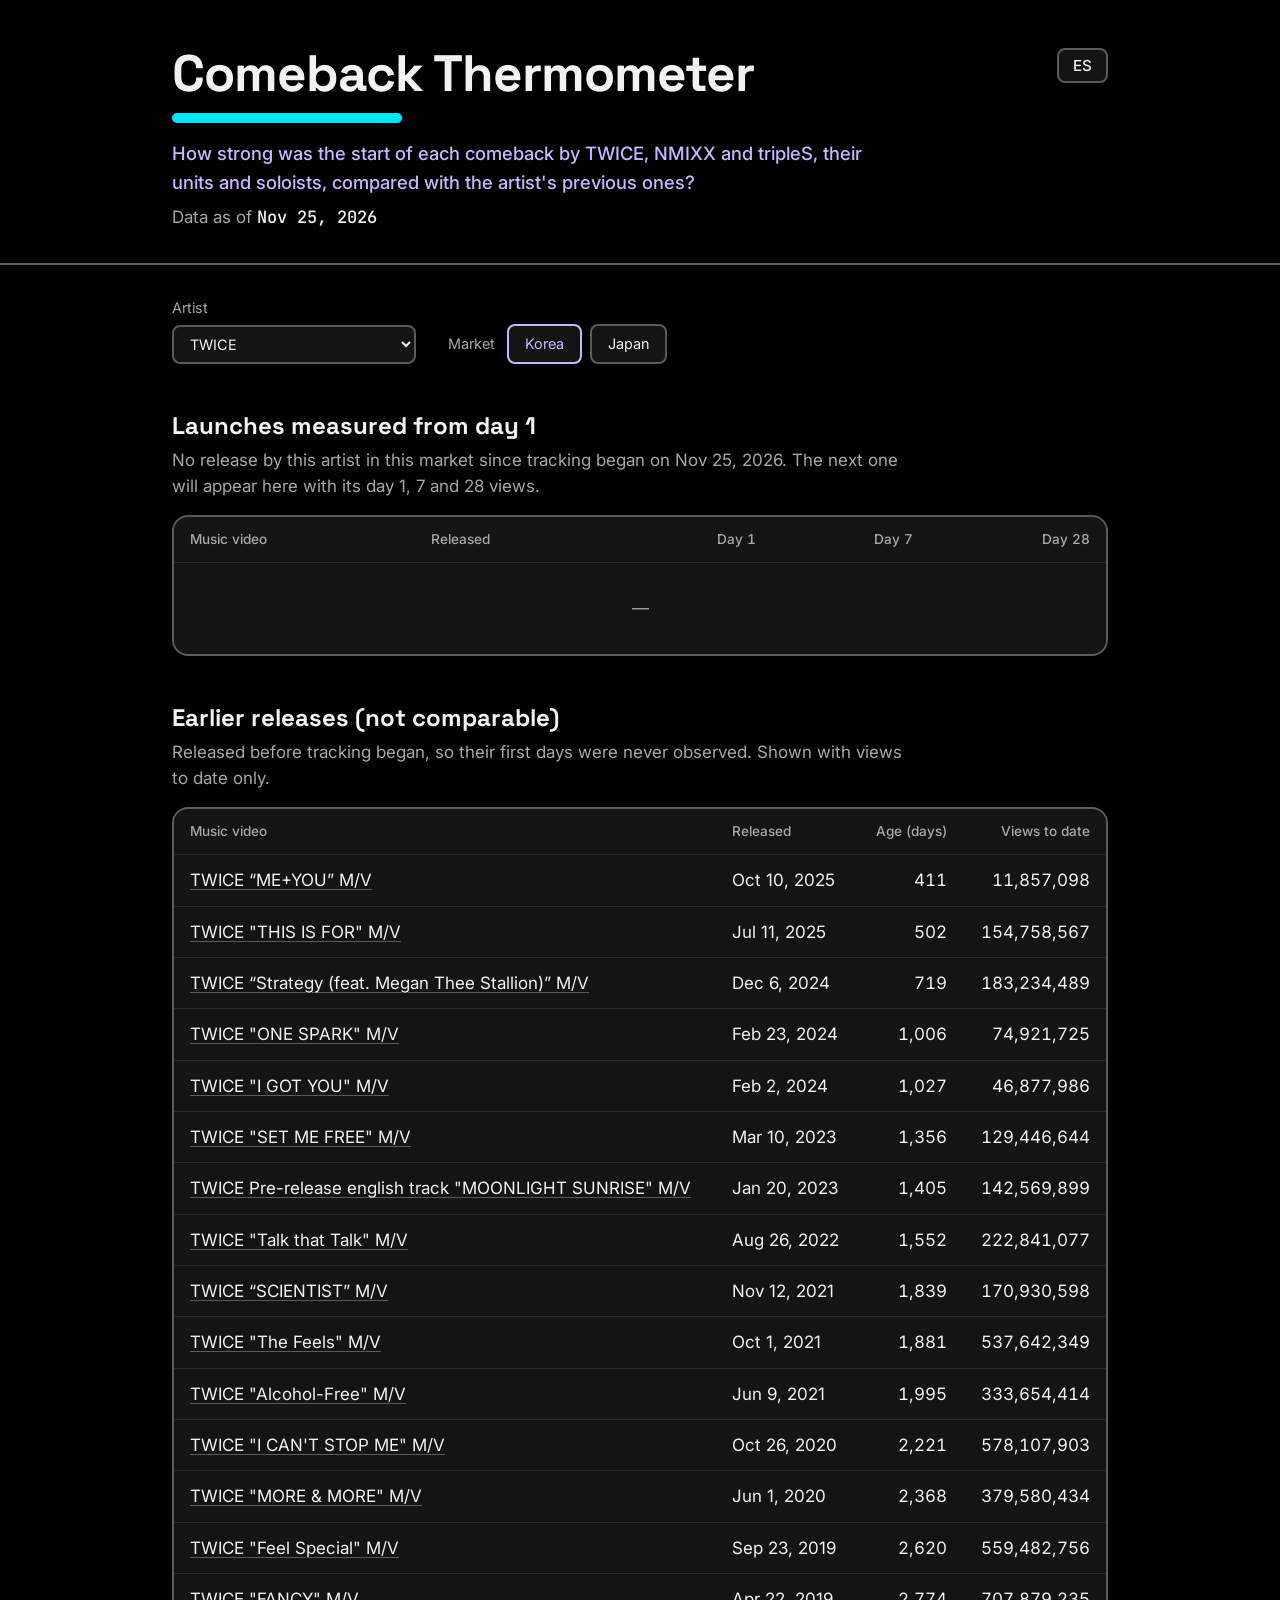
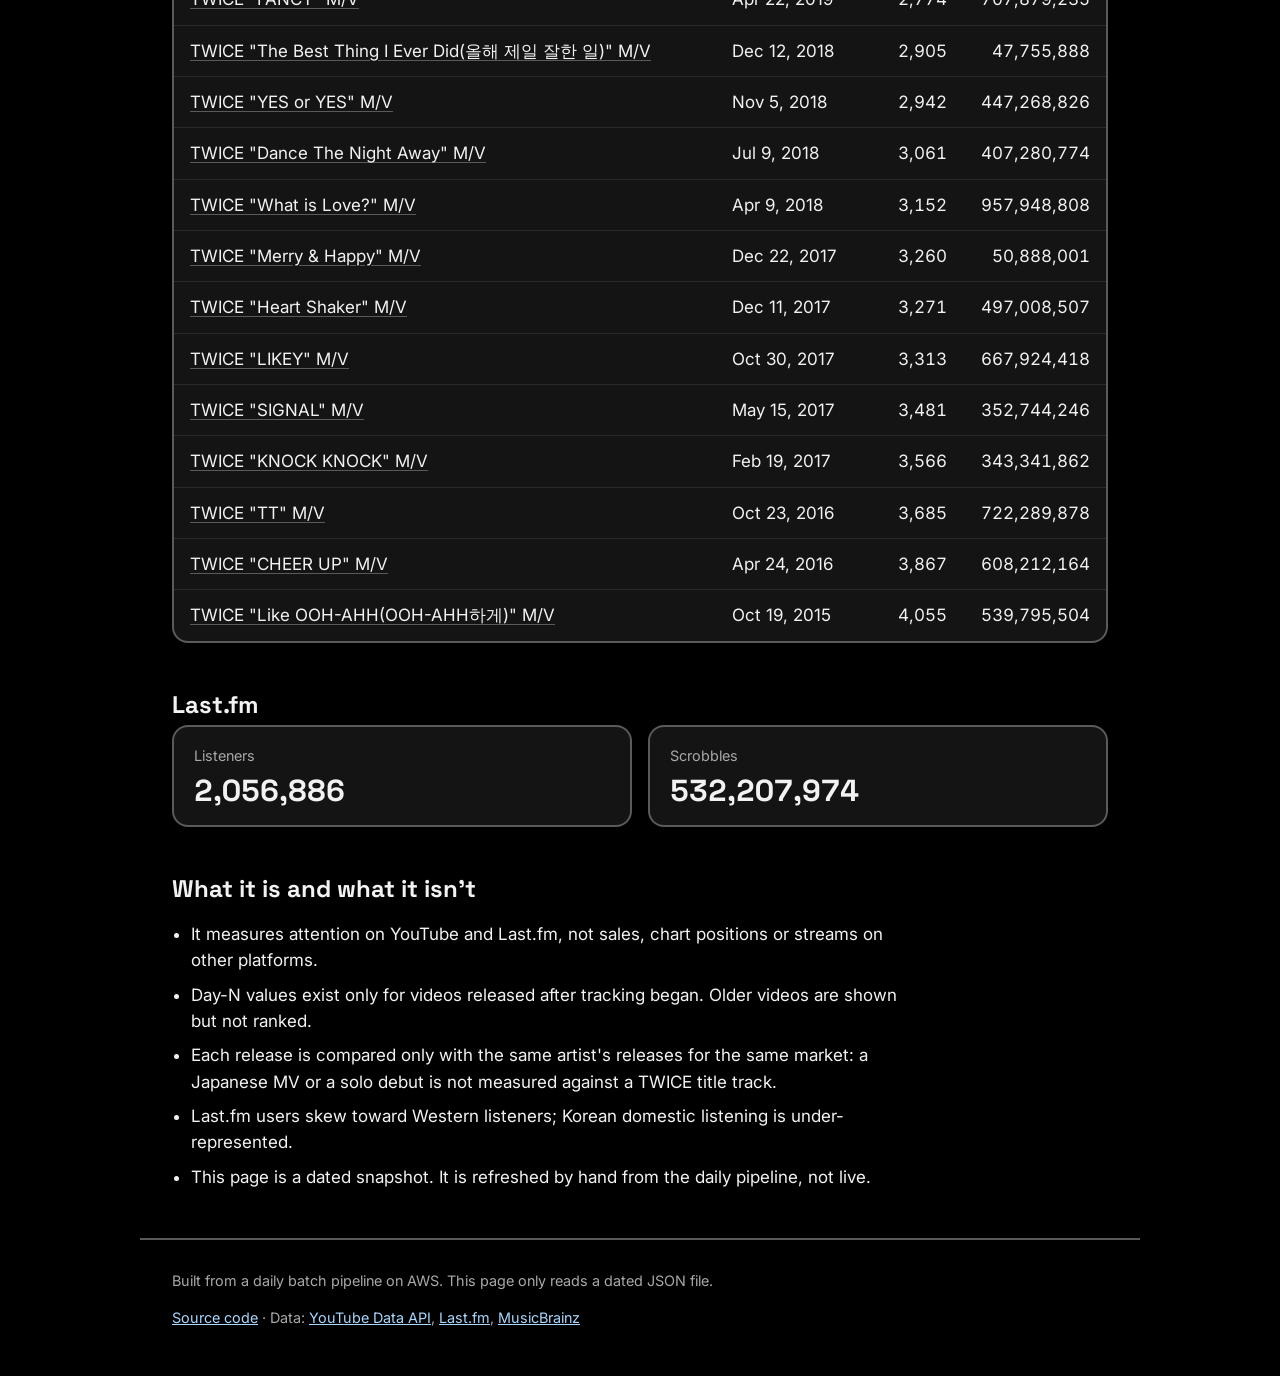
==== site/index.html @ b9195d92 "Add phase 3: dated export and bilingual static site - export_site Lambda runs after the gold build. " ====
<!doctype html>
<html lang="en">
<head>
  <meta charset="utf-8">
  <meta name="viewport" content="width=device-width, initial-scale=1">
  <title>Comeback Thermometer</title>
  <meta name="description" content="How strong was the start of each TWICE, NMIXX and tripleS comeback, compared with the artist's previous ones?">
  <link rel="preconnect" href="https://fonts.googleapis.com">
  <link rel="preconnect" href="https://fonts.gstatic.com" crossorigin>
  <link rel="stylesheet" href="https://fonts.googleapis.com/css2?family=Space+Grotesk:wght@700&family=Inter:wght@400;500&family=JetBrains+Mono:wght@500&display=swap">
  <link rel="stylesheet" href="style.css">
</head>
<body>
  <header class="top">
    <div class="wrap">
      <div class="title-row">
        <h1 data-i18n="title">Comeback Thermometer</h1>
        <button id="lang" type="button" class="lang" aria-label="Español">ES</button>
      </div>
      <p class="question" data-i18n="question"></p>
      <p class="asof"><span data-i18n="asof"></span> <strong id="snapshot-date">…</strong></p>
    </div>
  </header>

  <main class="wrap">
    <section class="controls" aria-label="Filters">
      <label>
        <span data-i18n="artist"></span>
        <select id="artist"></select>
      </label>
      <div class="market" role="radiogroup" aria-labelledby="market-label">
        <span id="market-label" data-i18n="market"></span>
        <button type="button" role="radio" data-market="kr" aria-checked="true" data-i18n="kr"></button>
        <button type="button" role="radio" data-market="jp" aria-checked="false" data-i18n="jp"></button>
      </div>
    </section>

    <section aria-labelledby="ranked-title">
      <h2 id="ranked-title" data-i18n="ranked_title"></h2>
      <p class="note" id="ranked-note"></p>
      <div class="table-wrap">
        <table id="ranked">
          <thead>
            <tr>
              <th scope="col" data-i18n="col_mv"></th>
              <th scope="col" data-i18n="col_released"></th>
              <th scope="col" class="num" data-i18n="col_d1"></th>
              <th scope="col" class="num" data-i18n="col_d7"></th>
              <th scope="col" class="num" data-i18n="col_d28"></th>
            </tr>
          </thead>
          <tbody></tbody>
        </table>
      </div>
    </section>

    <section aria-labelledby="earlier-title">
      <h2 id="earlier-title" data-i18n="earlier_title"></h2>
      <p class="note" data-i18n="earlier_note"></p>
      <div class="table-wrap">
        <table id="earlier">
          <thead>
            <tr>
              <th scope="col" data-i18n="col_mv"></th>
              <th scope="col" data-i18n="col_released"></th>
              <th scope="col" class="num" data-i18n="col_age"></th>
              <th scope="col" class="num" data-i18n="col_views"></th>
            </tr>
          </thead>
          <tbody></tbody>
        </table>
      </div>
    </section>

    <section aria-labelledby="lastfm-title" id="lastfm-section">
      <h2 id="lastfm-title" data-i18n="lastfm_title"></h2>
      <dl class="stats" id="lastfm"></dl>
    </section>

    <section aria-labelledby="scope-title" class="scope">
      <h2 id="scope-title" data-i18n="scope_title"></h2>
      <ul id="scope"></ul>
    </section>
  </main>

  <footer class="wrap foot">
    <p data-i18n="footer_data"></p>
    <p>
      <a href="https://github.com/dataengileb/kpop-comeback-thermometer" data-i18n="footer_repo"></a> ·
      <span data-i18n="footer_sources"></span>
      <a href="https://developers.google.com/youtube/v3">YouTube Data API</a>,
      <a href="https://www.last.fm/api">Last.fm</a>,
      <a href="https://musicbrainz.org/">MusicBrainz</a>
    </p>
  </footer>

  <script src="app.js"></script>
</body>
</html>
---- site/style.css ----
/* "Neón sobre Negro" design system: pure black, soft white ink, pastels to organise,
   one neon for what matters. Tokens are copied as-is; type sizes are scaled for screens. */
:root {
  --bg: #000000;
  --surface-raised: #141414;
  --line: #5a5a5a;
  --ink: #f2f2f2;
  --ink-muted: #a8a8a8;
  --pastel-lavanda: #c9b8ff;
  --pastel-menta: #b5f2d0;
  --pastel-durazno: #ffc9a8;
  --pastel-cielo: #a8d8ff;
  --neon-cian: #00e5ff;
  --neon-lima: #b6ff3b;
  --neon-rosa: #ff4fb0;
  --font-display: "Space Grotesk", "Segoe UI", system-ui, sans-serif;
  --font-sans: "Inter", "Segoe UI", system-ui, sans-serif;
  --font-mono: "JetBrains Mono", Consolas, monospace;
  --space-2: 16px;
  --space-4: 32px;
  --space-6: 48px;
  --radius-sm: 8px;
  --radius-md: 16px;
  color-scheme: dark;
}

* { box-sizing: border-box; }

body {
  margin: 0;
  background: var(--bg);
  color: var(--ink);
  font: 400 17px/1.55 var(--font-sans);
}

a { color: var(--pastel-cielo); }
a:focus-visible, button:focus-visible, select:focus-visible { outline: 2px solid var(--neon-cian); outline-offset: 3px; }

.wrap { max-width: 1000px; margin: 0 auto; padding: 0 var(--space-4); }

/* Header: title with the one neon highlighter bar; the snapshot date is the key fact. */
.top { padding: var(--space-6) 0 var(--space-4); border-bottom: 2px solid var(--line); }
.title-row { display: flex; align-items: flex-start; justify-content: space-between; gap: var(--space-2); }
h1 {
  margin: 0; font: 700 clamp(2rem, 5vw, 3.2rem)/1 var(--font-display); letter-spacing: -0.02em;
}
h1::after {
  content: ""; display: block; width: 4.5em; height: 10px; margin-top: 14px;
  background: var(--neon-cian); border-radius: var(--radius-sm);
}
.question { margin: var(--space-2) 0 8px; max-width: 44rem; font-size: 1.15rem; font-weight: 500; color: var(--pastel-lavanda); }
.asof { margin: 0; color: var(--ink-muted); }
.asof strong { color: var(--ink); font-family: var(--font-mono); font-weight: 500; }

.lang {
  background: var(--surface-raised); color: var(--ink); border: 2px solid var(--line);
  border-radius: var(--radius-sm); padding: 6px 14px; font: 500 0.95rem var(--font-sans); cursor: pointer;
}
.lang:hover { border-color: var(--pastel-lavanda); }

/* Filters */
.controls { display: flex; flex-wrap: wrap; gap: var(--space-2) var(--space-4); align-items: end; margin: var(--space-4) 0 0; }
.controls label { display: grid; gap: 6px; color: var(--ink-muted); font-size: 0.9rem; }
select {
  background: var(--surface-raised); color: var(--ink); border: 2px solid var(--line);
  border-radius: var(--radius-sm); padding: 8px 12px; font: inherit; min-width: 240px;
}
.market { display: flex; align-items: center; gap: 8px; color: var(--ink-muted); font-size: 0.9rem; }
.market span { margin-right: 4px; }
.market button {
  background: var(--surface-raised); color: var(--ink); border: 2px solid var(--line);
  border-radius: var(--radius-sm); padding: 7px 16px; font: inherit; cursor: pointer;
}
.market button[aria-checked="true"] { border-color: var(--pastel-lavanda); color: var(--pastel-lavanda); }
.market button:disabled { opacity: 0.4; cursor: not-allowed; }

/* Sections and tables */
h2 { font: 700 1.5rem/1.2 var(--font-display); margin: var(--space-6) 0 6px; }
.note { color: var(--ink-muted); margin: 0 0 var(--space-2); max-width: 46rem; }

.table-wrap { overflow-x: auto; border: 2px solid var(--line); border-radius: var(--radius-md); background: var(--surface-raised); }
table { width: 100%; border-collapse: collapse; }
th, td { padding: 12px 16px; text-align: left; border-bottom: 1px solid #2a2a2a; vertical-align: top; }
th { color: var(--ink-muted); font-weight: 500; font-size: 0.85rem; }
tbody tr:last-child td { border-bottom: 0; }
.num { text-align: right; font-variant-numeric: tabular-nums; white-space: nowrap; }
td.empty { color: var(--ink-muted); text-align: center; padding: var(--space-4); }
td a { color: var(--ink); text-decoration-color: var(--line); text-underline-offset: 3px; }
td a:hover { color: var(--pastel-cielo); }
.rank { display: block; font-size: 0.82rem; color: var(--pastel-lavanda); }
.rank-first { color: var(--neon-lima); }
.dup { display: block; color: var(--ink-muted); font-size: 0.82rem; }

/* Last.fm cards */
.stats { display: grid; grid-template-columns: repeat(auto-fit, minmax(220px, 1fr)); gap: var(--space-2); margin: 0; }
.stats div { background: var(--surface-raised); border: 2px solid var(--line); border-radius: var(--radius-md); padding: 18px 20px; }
.stats dt { color: var(--ink-muted); font-size: 0.9rem; }
.stats dd { margin: 6px 0 0; font: 700 1.9rem/1.1 var(--font-display); font-variant-numeric: tabular-nums; }
.stats small { display: block; margin-top: 4px; color: var(--pastel-menta); font: 400 0.85rem var(--font-sans); }

.scope ul { padding-left: 1.2rem; max-width: 46rem; }
.scope li { margin: 8px 0; }

.foot { border-top: 2px solid var(--line); margin-top: var(--space-6); padding-top: var(--space-2); padding-bottom: var(--space-4); color: var(--ink-muted); font-size: 0.9rem; }

@media (max-width: 600px) {
  .wrap { padding: 0 var(--space-2); }
  select { min-width: 0; width: 100%; }
  .controls label { flex: 1 1 100%; }
  th, td { padding: 10px 12px; }
}
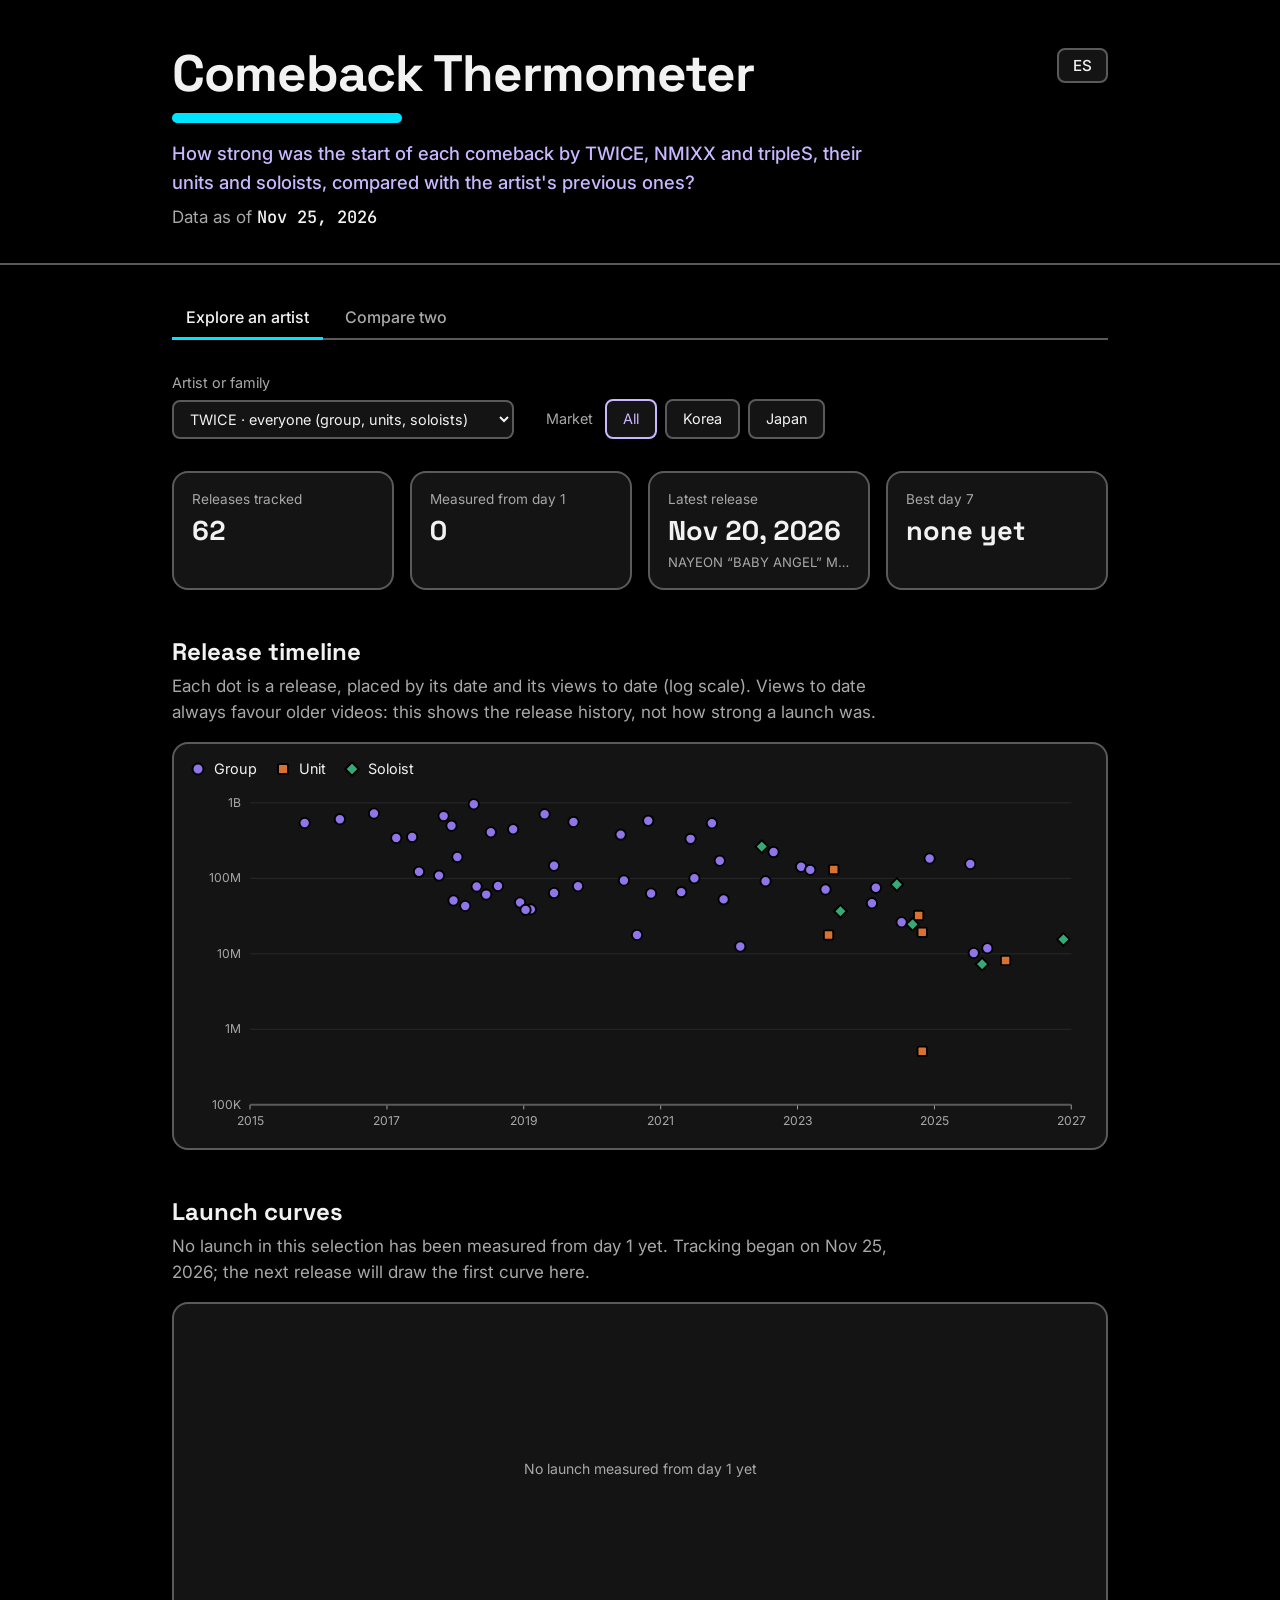
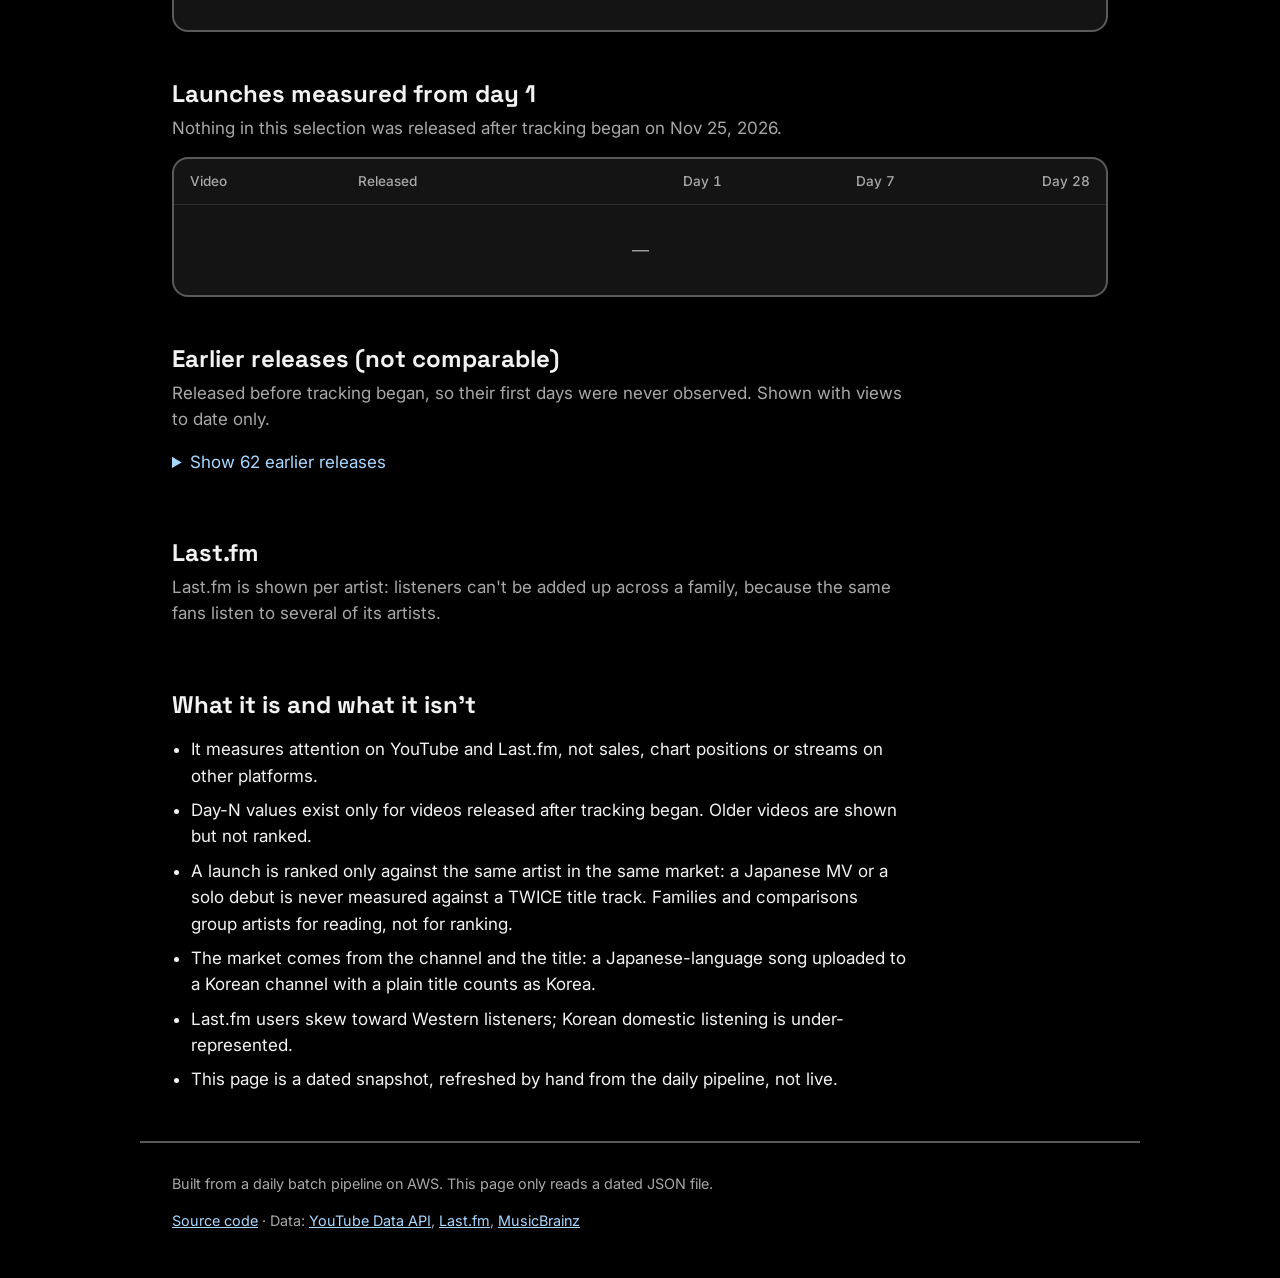
==== commit 6167667c: "Site v2: families, charts and a comparison view - Pick one artist or a whole family: TWICE with MISA" ====
--- a/site/index.html
+++ b/site/index.html
@@ -23,65 +23,128 @@
   </header>
 
   <main class="wrap">
+    <nav class="tabs" role="tablist" aria-label="View">
+      <button type="button" role="tab" id="tab-explore" aria-selected="true" aria-controls="explore" data-i18n="tab_explore"></button>
+      <button type="button" role="tab" id="tab-compare" aria-selected="false" aria-controls="compare" data-i18n="tab_compare"></button>
+    </nav>
+
     <section class="controls" aria-label="Filters">
-      <label>
+      <label id="pick-a-wrap">
         <span data-i18n="artist"></span>
-        <select id="artist"></select>
+        <select id="pick-a"></select>
+      </label>
+      <label id="pick-b-wrap" hidden>
+        <span data-i18n="versus"></span>
+        <select id="pick-b"></select>
       </label>
       <div class="market" role="radiogroup" aria-labelledby="market-label">
         <span id="market-label" data-i18n="market"></span>
-        <button type="button" role="radio" data-market="kr" aria-checked="true" data-i18n="kr"></button>
+        <button type="button" role="radio" data-market="all" aria-checked="true" data-i18n="all_markets"></button>
+        <button type="button" role="radio" data-market="kr" aria-checked="false" data-i18n="kr"></button>
         <button type="button" role="radio" data-market="jp" aria-checked="false" data-i18n="jp"></button>
       </div>
     </section>
 
-    <section aria-labelledby="ranked-title">
-      <h2 id="ranked-title" data-i18n="ranked_title"></h2>
-      <p class="note" id="ranked-note"></p>
-      <div class="table-wrap">
-        <table id="ranked">
-          <thead>
-            <tr>
-              <th scope="col" data-i18n="col_mv"></th>
-              <th scope="col" data-i18n="col_released"></th>
-              <th scope="col" class="num" data-i18n="col_d1"></th>
-              <th scope="col" class="num" data-i18n="col_d7"></th>
-              <th scope="col" class="num" data-i18n="col_d28"></th>
-            </tr>
-          </thead>
-          <tbody></tbody>
-        </table>
-      </div>
-    </section>
+    <div id="explore" role="tabpanel" aria-labelledby="tab-explore">
+      <section aria-label="Summary"><div class="tiles" id="tiles"></div></section>
 
-    <section aria-labelledby="earlier-title">
-      <h2 id="earlier-title" data-i18n="earlier_title"></h2>
-      <p class="note" data-i18n="earlier_note"></p>
-      <div class="table-wrap">
-        <table id="earlier">
-          <thead>
-            <tr>
-              <th scope="col" data-i18n="col_mv"></th>
-              <th scope="col" data-i18n="col_released"></th>
-              <th scope="col" class="num" data-i18n="col_age"></th>
-              <th scope="col" class="num" data-i18n="col_views"></th>
-            </tr>
-          </thead>
-          <tbody></tbody>
-        </table>
-      </div>
-    </section>
+      <section aria-labelledby="timeline-title">
+        <h2 id="timeline-title" data-i18n="timeline_title"></h2>
+        <p class="note" data-i18n="timeline_note"></p>
+        <div class="chart-card">
+          <ul class="legend" id="timeline-legend"></ul>
+          <div class="chart" id="timeline"></div>
+        </div>
+      </section>
 
-    <section aria-labelledby="lastfm-title" id="lastfm-section">
-      <h2 id="lastfm-title" data-i18n="lastfm_title"></h2>
-      <dl class="stats" id="lastfm"></dl>
-    </section>
+      <section aria-labelledby="curves-title">
+        <h2 id="curves-title" data-i18n="curves_title"></h2>
+        <p class="note" id="curves-note"></p>
+        <div class="chart-card" id="curves-card">
+          <ul class="legend" id="curves-legend"></ul>
+          <div class="chart" id="curves"></div>
+        </div>
+      </section>
+
+      <section aria-labelledby="ranked-title">
+        <h2 id="ranked-title" data-i18n="ranked_title"></h2>
+        <p class="note" id="ranked-note"></p>
+        <div class="table-wrap">
+          <table id="ranked">
+            <thead>
+              <tr>
+                <th scope="col" data-i18n="col_video"></th>
+                <th scope="col" data-i18n="col_released"></th>
+                <th scope="col" class="num" data-i18n="col_d1"></th>
+                <th scope="col" class="num" data-i18n="col_d7"></th>
+                <th scope="col" class="num" data-i18n="col_d28"></th>
+              </tr>
+            </thead>
+            <tbody></tbody>
+          </table>
+        </div>
+      </section>
+
+      <section aria-labelledby="earlier-title">
+        <h2 id="earlier-title" data-i18n="earlier_title"></h2>
+        <p class="note" data-i18n="earlier_note"></p>
+        <details class="table-details">
+          <summary id="earlier-summary"></summary>
+          <div class="table-wrap">
+            <table id="earlier">
+              <thead>
+                <tr>
+                  <th scope="col" data-i18n="col_video"></th>
+                  <th scope="col" data-i18n="col_released"></th>
+                  <th scope="col" class="num" data-i18n="col_age"></th>
+                  <th scope="col" class="num" data-i18n="col_views"></th>
+                </tr>
+              </thead>
+              <tbody></tbody>
+            </table>
+          </div>
+        </details>
+      </section>
+
+      <section aria-labelledby="lastfm-title">
+        <h2 id="lastfm-title" data-i18n="lastfm_title"></h2>
+        <dl class="stats" id="lastfm"></dl>
+      </section>
+    </div>
+
+    <div id="compare" role="tabpanel" aria-labelledby="tab-compare" hidden>
+      <section aria-label="Comparison"><div class="versus" id="versus"></div></section>
+
+      <section aria-labelledby="peryear-title">
+        <h2 id="peryear-title" data-i18n="peryear_title"></h2>
+        <p class="note" data-i18n="peryear_note"></p>
+        <div class="chart-card">
+          <ul class="legend" id="peryear-legend"></ul>
+          <div class="chart" id="peryear"></div>
+        </div>
+        <details class="table-details">
+          <summary data-i18n="as_table"></summary>
+          <div class="table-wrap"><table id="peryear-table"></table></div>
+        </details>
+      </section>
+
+      <section aria-labelledby="overlay-title">
+        <h2 id="overlay-title" data-i18n="overlay_title"></h2>
+        <p class="note" data-i18n="timeline_note"></p>
+        <div class="chart-card">
+          <ul class="legend" id="overlay-legend"></ul>
+          <div class="chart" id="overlay"></div>
+        </div>
+      </section>
+    </div>
 
     <section aria-labelledby="scope-title" class="scope">
       <h2 id="scope-title" data-i18n="scope_title"></h2>
       <ul id="scope"></ul>
     </section>
   </main>
+
+  <div class="tooltip" id="tooltip" role="status" hidden></div>
 
   <footer class="wrap foot">
     <p data-i18n="footer_data"></p>
@@ -94,6 +157,7 @@
     </p>
   </footer>
 
+  <script src="charts.js"></script>
   <script src="app.js"></script>
 </body>
 </html>
--- a/site/style.css
+++ b/site/style.css
@@ -109,3 +109,51 @@
   .controls label { flex: 1 1 100%; }
   th, td { padding: 10px 12px; }
 }
+
+/* View tabs */
+.tabs { display: flex; gap: 8px; margin-top: var(--space-4); border-bottom: 2px solid var(--line); }
+.tabs button {
+  background: none; border: 0; border-bottom: 3px solid transparent; margin-bottom: -2px;
+  color: var(--ink-muted); font: 500 1rem var(--font-sans); padding: 10px 14px; cursor: pointer;
+}
+.tabs button[aria-selected="true"] { color: var(--ink); border-bottom-color: var(--neon-cian); }
+
+/* Summary tiles */
+.tiles { display: grid; grid-template-columns: repeat(auto-fit, minmax(190px, 1fr)); gap: var(--space-2); margin-top: var(--space-4); }
+.tile { background: var(--surface-raised); border: 2px solid var(--line); border-radius: var(--radius-md); padding: 16px 18px; min-width: 0; }
+.tile-label { margin: 0; color: var(--ink-muted); font-size: 0.85rem; }
+.tile-value { margin: 6px 0 0; font: 700 1.7rem/1.1 var(--font-display); font-variant-numeric: tabular-nums; }
+.tile-sub { margin: 6px 0 0; color: var(--ink-muted); font-size: 0.82rem; overflow: hidden; text-overflow: ellipsis; white-space: nowrap; }
+
+/* Charts */
+.chart-card { background: var(--surface-raised); border: 2px solid var(--line); border-radius: var(--radius-md); padding: 14px 16px 6px; }
+.chart-svg { display: block; width: 100%; height: auto; font-family: var(--font-sans); }
+.chart-svg .hit { cursor: pointer; outline: none; }
+.chart-svg .hit:focus-visible { stroke: var(--neon-cian); stroke-width: 2; }
+.legend { list-style: none; display: flex; flex-wrap: wrap; gap: 6px 18px; margin: 0 0 6px; padding: 0; color: var(--ink); font-size: 0.9rem; }
+.legend li { display: flex; align-items: center; gap: 8px; }
+.tooltip {
+  position: fixed; z-index: 10; max-width: 320px; pointer-events: none;
+  background: var(--surface-raised); border: 2px solid var(--line); border-radius: var(--radius-sm);
+  padding: 8px 12px; font-size: 0.85rem; color: var(--ink-muted);
+}
+.tooltip p { margin: 2px 0; }
+.tooltip .tip-title { color: var(--ink); font-weight: 500; }
+
+/* Tables */
+.meta { display: block; color: var(--ink-muted); font-size: 0.82rem; margin-top: 2px; }
+.table-details { margin-top: var(--space-2); }
+.table-details summary { cursor: pointer; color: var(--pastel-cielo); margin-bottom: var(--space-2); }
+
+/* Compare */
+.versus { display: grid; grid-template-columns: 1fr 1fr; gap: var(--space-4); margin-top: var(--space-4); }
+.side h3 { display: flex; align-items: center; gap: 10px; margin: 0; font: 700 1.3rem var(--font-display); }
+.side .tiles { margin-top: var(--space-2); grid-template-columns: 1fr 1fr; }
+.side-key { width: 14px; height: 14px; border-radius: 3px; display: inline-block; }
+.caveat { grid-column: 1 / -1; margin: 0; }
+
+@media (max-width: 760px) {
+  .versus { grid-template-columns: 1fr; }
+}
+
+[hidden] { display: none !important; }
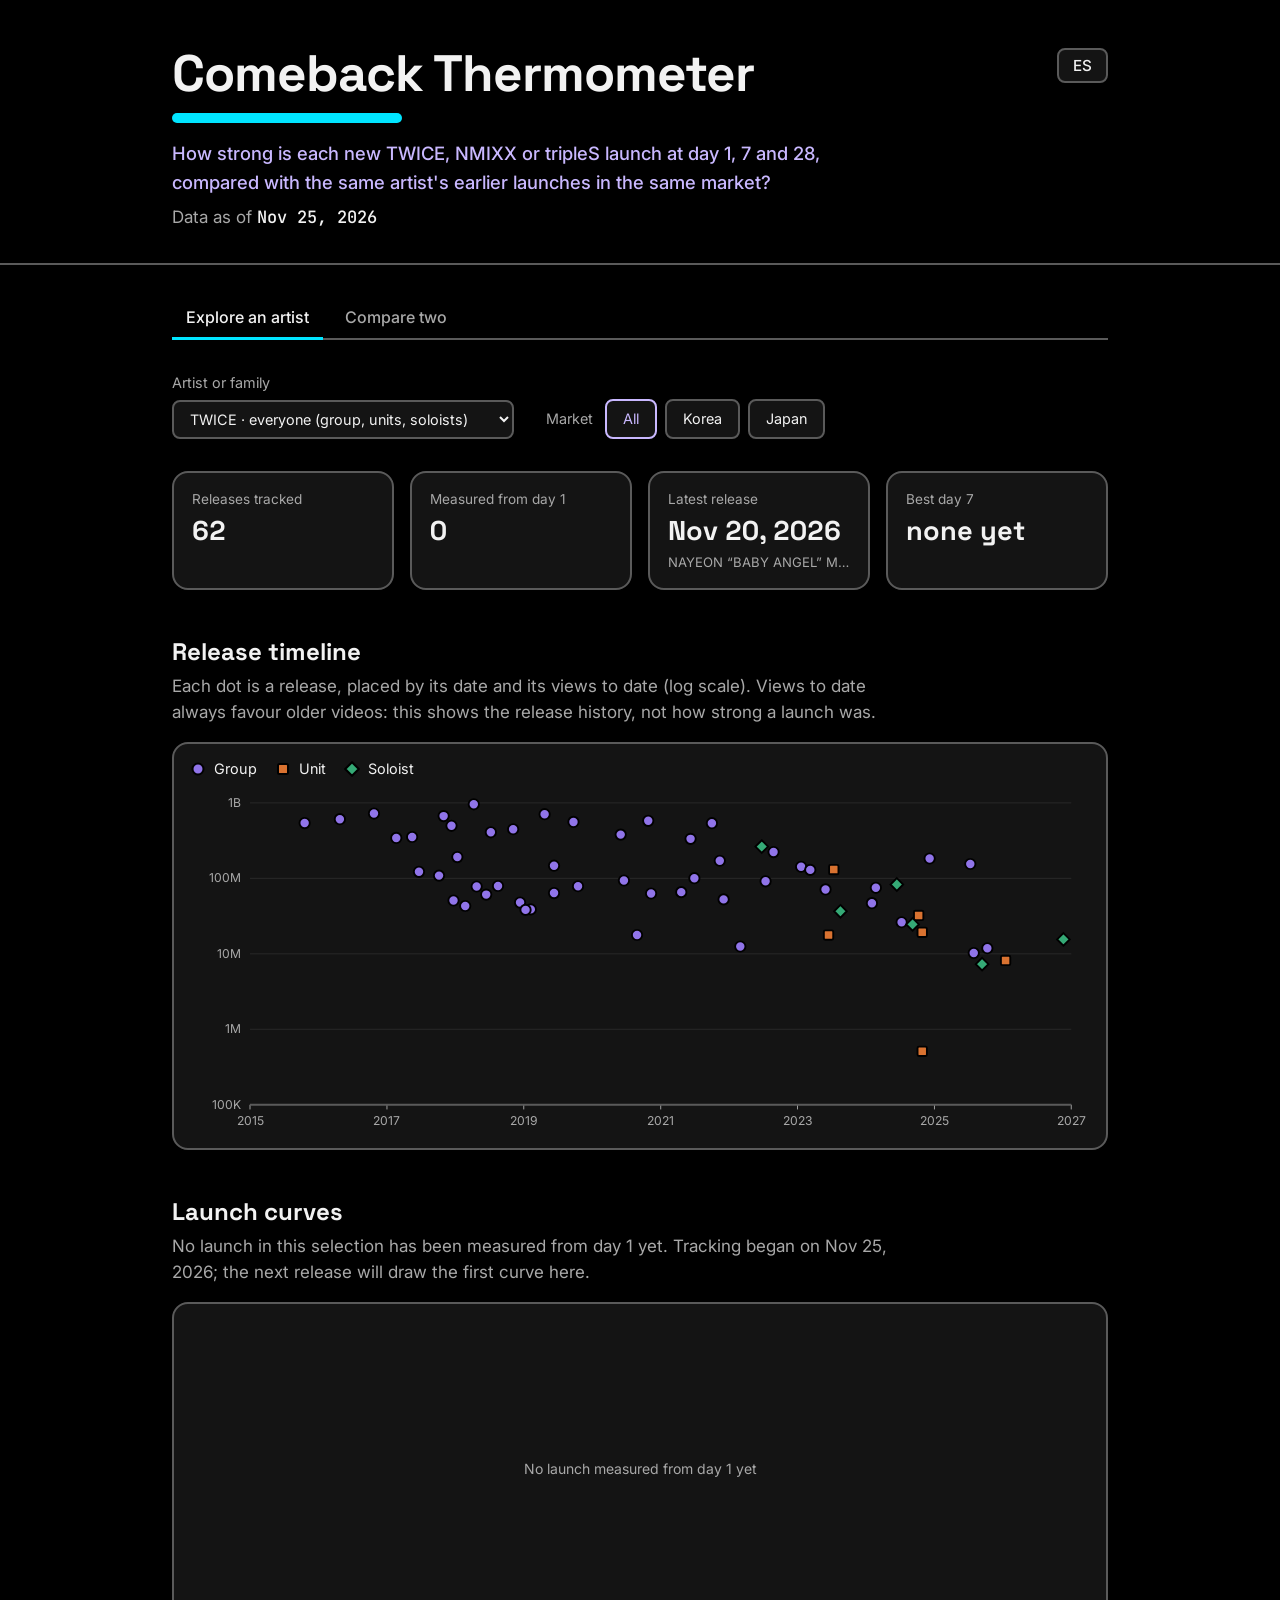
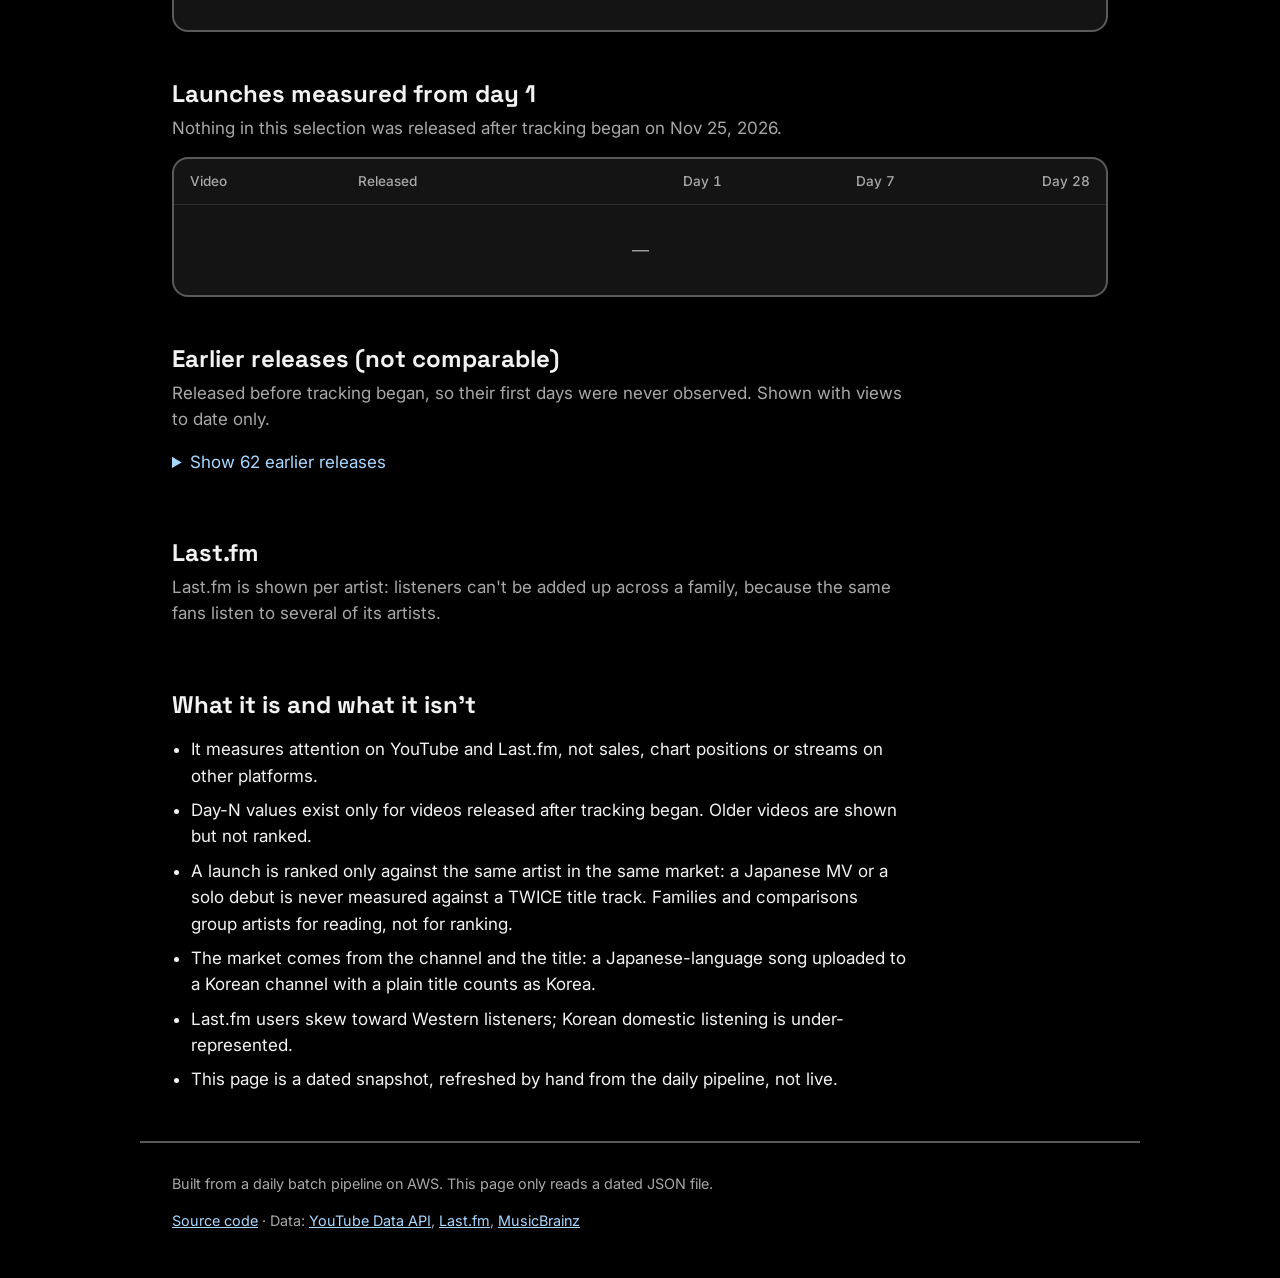
==== commit 73a73a9d: "Rewrite the RFP in the course template The RFP now follows the standard template exactly: Client, Pr" ====
--- a/site/index.html
+++ b/site/index.html
@@ -4,7 +4,7 @@
   <meta charset="utf-8">
   <meta name="viewport" content="width=device-width, initial-scale=1">
   <title>Comeback Thermometer</title>
-  <meta name="description" content="How strong was the start of each TWICE, NMIXX and tripleS comeback, compared with the artist's previous ones?">
+  <meta name="description" content="How strong is each new TWICE, NMIXX or tripleS launch at day 1, 7 and 28, compared with the same artist's earlier launches in the same market?">
   <link rel="preconnect" href="https://fonts.googleapis.com">
   <link rel="preconnect" href="https://fonts.gstatic.com" crossorigin>
   <link rel="stylesheet" href="https://fonts.googleapis.com/css2?family=Space+Grotesk:wght@700&family=Inter:wght@400;500&family=JetBrains+Mono:wght@500&display=swap">
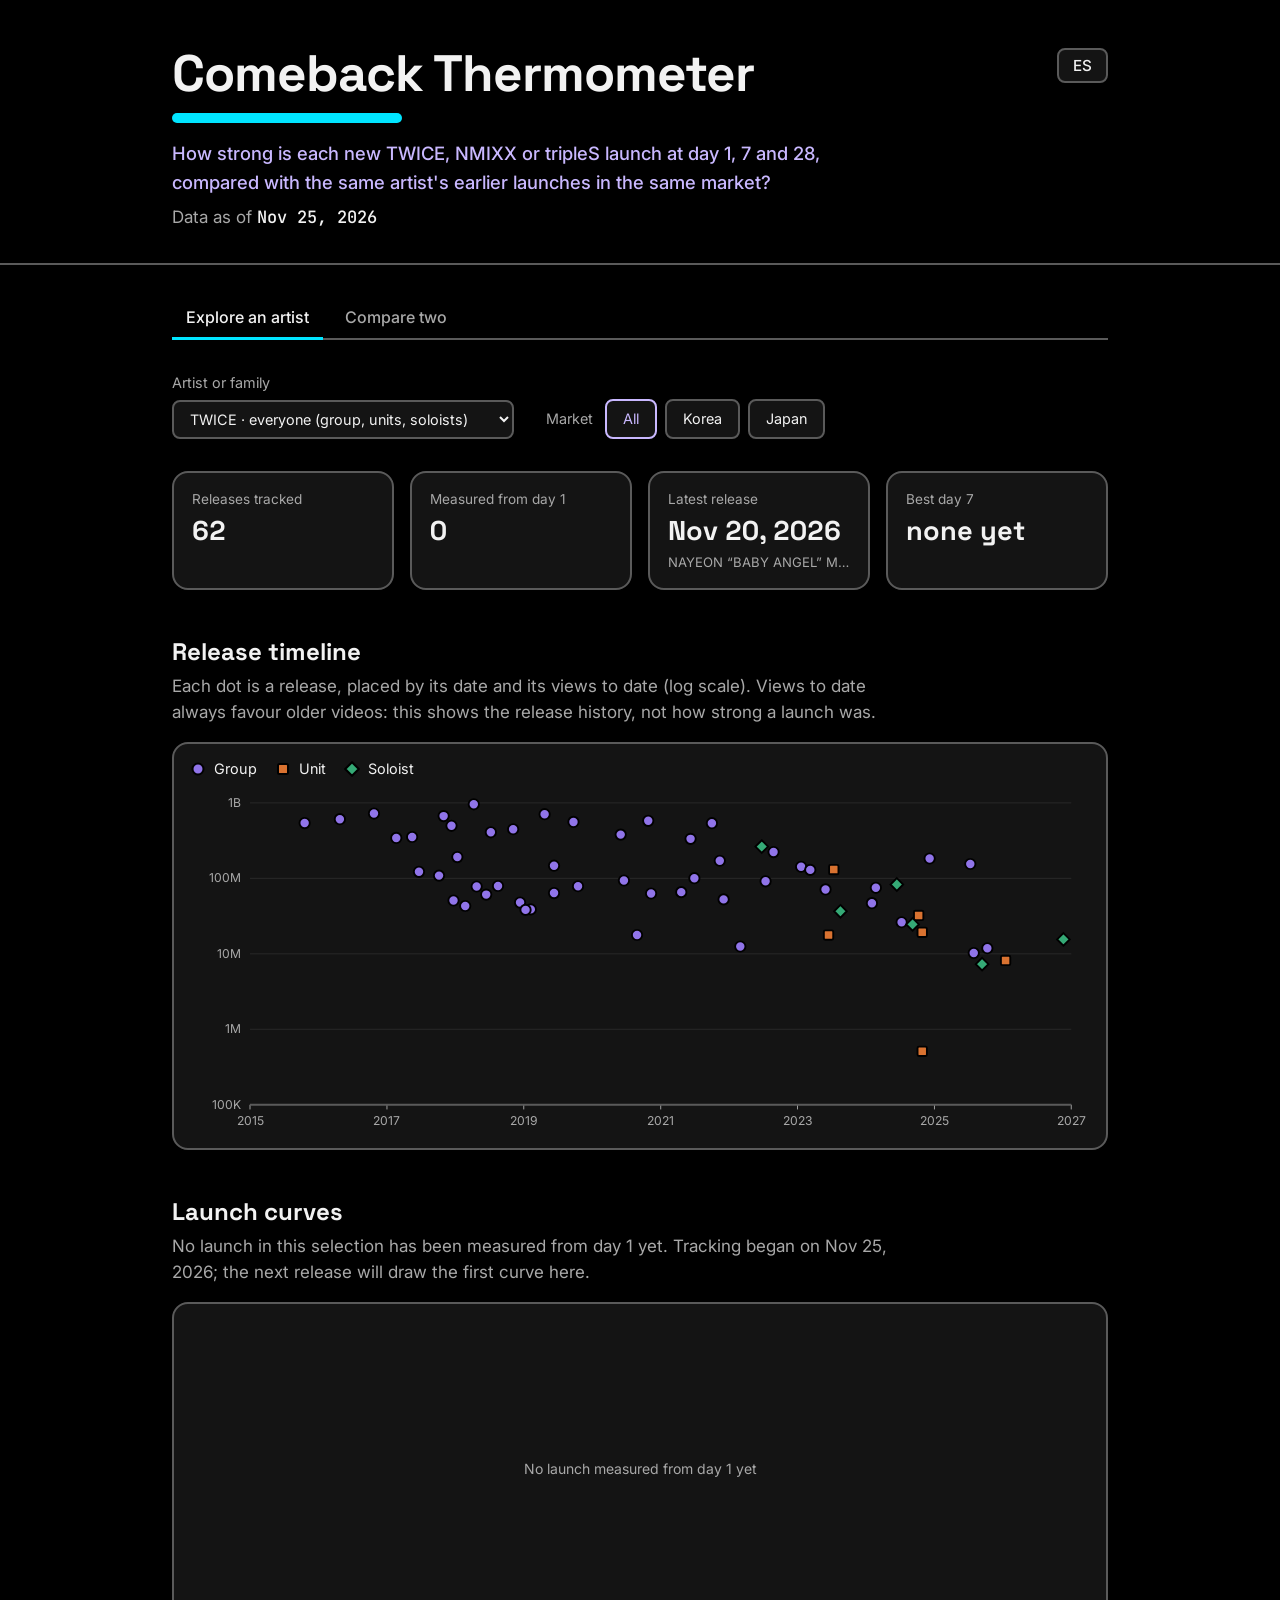
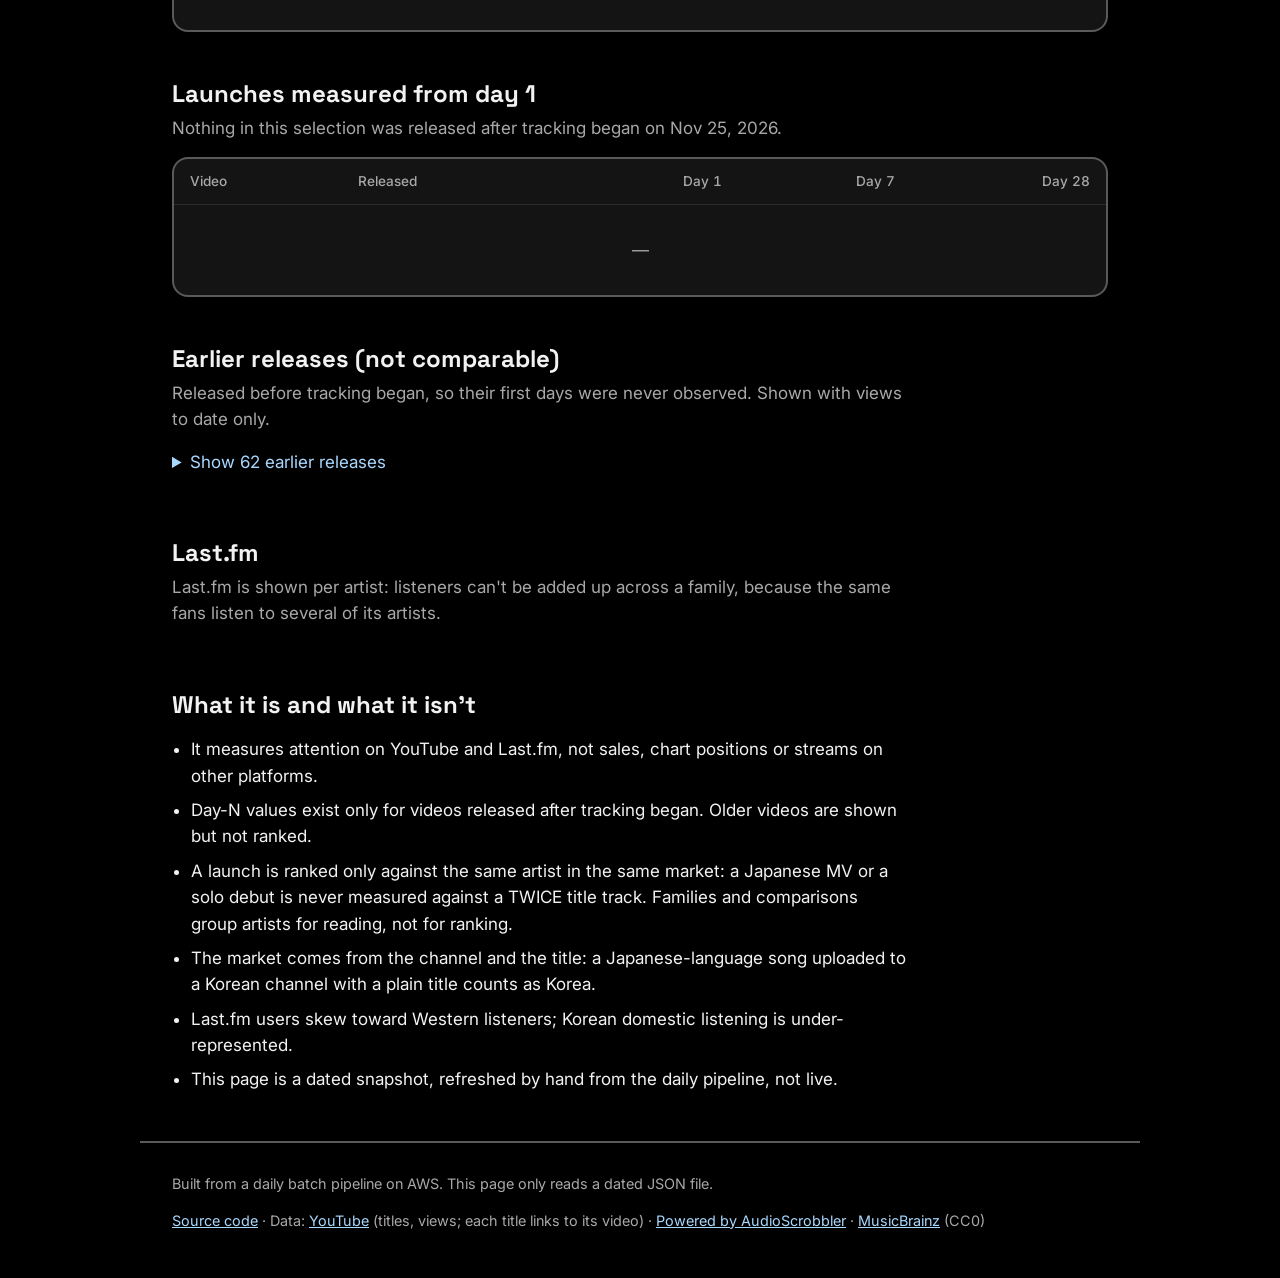
==== commit 60cf1d25: "Credit the data sources and record the API-policy risks - Footer: YouTube as the source of titles an" ====
--- a/site/index.html
+++ b/site/index.html
@@ -109,6 +109,7 @@
       <section aria-labelledby="lastfm-title">
         <h2 id="lastfm-title" data-i18n="lastfm_title"></h2>
         <dl class="stats" id="lastfm"></dl>
+        <p class="note source-link" id="lastfm-link"></p>
       </section>
     </div>
 
@@ -151,9 +152,9 @@
     <p>
       <a href="https://github.com/dataengileb/kpop-comeback-thermometer" data-i18n="footer_repo"></a> ·
       <span data-i18n="footer_sources"></span>
-      <a href="https://developers.google.com/youtube/v3">YouTube Data API</a>,
-      <a href="https://www.last.fm/api">Last.fm</a>,
-      <a href="https://musicbrainz.org/">MusicBrainz</a>
+      <a href="https://www.youtube.com/">YouTube</a> (<span data-i18n="footer_youtube"></span>) ·
+      <a href="https://www.last.fm/">Powered by AudioScrobbler</a> ·
+      <a href="https://musicbrainz.org/">MusicBrainz</a> (CC0)
     </p>
   </footer>
 
--- a/site/style.css
+++ b/site/style.css
@@ -157,3 +157,4 @@
 }
 
 [hidden] { display: none !important; }
+.source-link { margin: var(--space-2) 0 0; }
